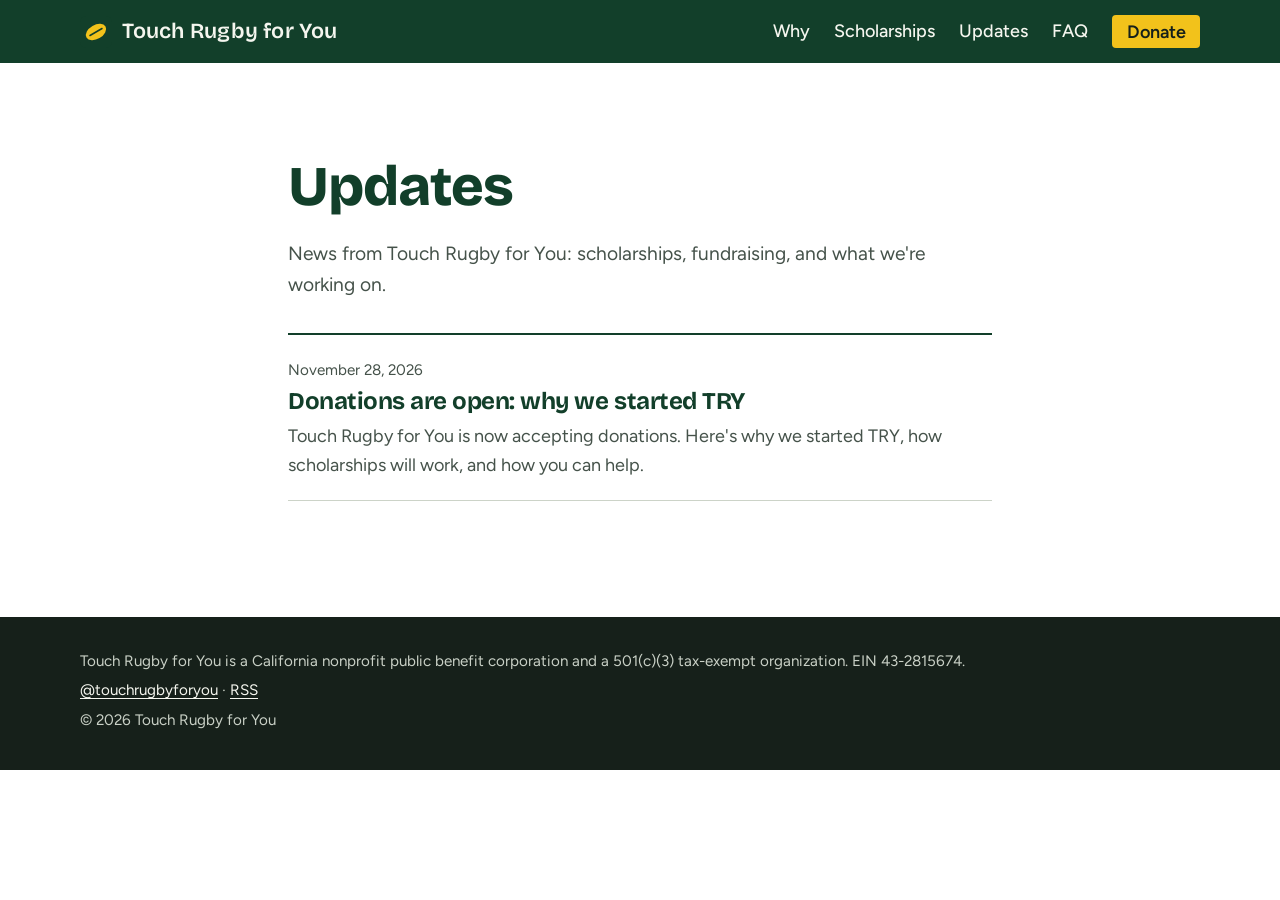
==== updates/index.html @ 711f0b97 "Add Updates section with first post (draft, pending approval) Static updates pages built from Markdo" ====
<!doctype html>
<html lang="en">
<head>
  <meta charset="utf-8">
  <meta name="viewport" content="width=device-width, initial-scale=1">
  <title>Updates | Touch Rugby for You</title>
  <meta name="description" content="News from Touch Rugby for You: scholarships, fundraising, and what we&#x27;re working on.">
  <link rel="canonical" href="https://touchrugbyforyou.org/updates/">
  <link rel="icon" href="/favicon.svg" type="image/svg+xml">
  <link rel="apple-touch-icon" href="/apple-touch-icon.png">
  <meta name="theme-color" content="#123F2A">
  <meta property="og:type" content="website">
  <meta property="og:site_name" content="Touch Rugby for You">
  <meta property="og:title" content="Updates | Touch Rugby for You">
  <meta property="og:description" content="News from Touch Rugby for You: scholarships, fundraising, and what we&#x27;re working on.">
  <meta property="og:url" content="https://touchrugbyforyou.org/updates/">
  <meta property="og:image" content="https://touchrugbyforyou.org/og-image.png">
  <meta name="twitter:card" content="summary_large_image">
  <link rel="alternate" type="application/rss+xml" title="TRY updates" href="/feed.xml">
  <link rel="preload" href="/fonts/bricolage-grotesque.woff2" as="font" type="font/woff2" crossorigin>
  <link rel="preload" href="/fonts/figtree.woff2" as="font" type="font/woff2" crossorigin>
  <link rel="stylesheet" href="/styles.css?v=20261128a">
</head>
<body>
  <a class="skip" href="#main">Skip to content</a>
  <header class="site-header">
    <div class="wrap header-inner">
      <a class="brand" href="/" aria-label="Touch Rugby for You, home">
        <img src="/favicon.svg" alt="" width="32" height="32">
        <span>Touch Rugby for You</span>
      </a>
      <nav aria-label="Main">
        <ul>
          <li><a href="/#why">Why</a></li>
          <li><a href="/#scholarships">Scholarships</a></li>
          <li><a href="/updates/">Updates</a></li>
          <li><a href="/#faq">FAQ</a></li>
          <li><a class="nav-donate" href="https://givebutter.com/touch-rugby-for-you" rel="noopener" data-goatcounter-click="donate-nav-updates" data-goatcounter-title="Clicked Donate (updates nav)">Donate</a></li>
        </ul>
      </nav>
    </div>
  </header>
  <main id="main">
    <section class="band post">
      <div class="wrap post-wrap">
        <h1>Updates</h1>
        <p class="lede-dark">News from Touch Rugby for You: scholarships, fundraising, and what we're working on.</p>
        <ul class="post-list">
          <li>
            <time datetime="2026-11-28">November 28, 2026</time>
            <h2><a href="/updates/donations-are-open/">Donations are open: why we started TRY</a></h2>
            <p>Touch Rugby for You is now accepting donations. Here&#x27;s why we started TRY, how scholarships will work, and how you can help.</p>
          </li>
        </ul>
      </div>
    </section>
  </main>
  <footer class="site-footer">
    <div class="wrap">
      <p>Touch Rugby for You is a California nonprofit public benefit corporation and a 501(c)(3) tax-exempt organization. EIN 43-2815674.</p>
      <p><a class="footer-link" href="https://www.instagram.com/touchrugbyforyou/" rel="noopener">@touchrugbyforyou</a> &middot; <a class="footer-link" href="/feed.xml">RSS</a></p>
      <p>&copy; 2026 Touch Rugby for You</p>
    </div>
  </footer>
  <script data-goatcounter="https://touchrugbyforyou.goatcounter.com/count" async src="https://gc.zgo.at/count.js"></script>
</body>
</html>
---- styles.css ----
/* Fonts (self-hosted, both under the SIL Open Font License; see fonts/) */
@font-face {
  font-family: "Bricolage Grotesque";
  src: url("fonts/bricolage-grotesque.woff2") format("woff2");
  font-weight: 200 800;
  font-stretch: 75% 100%;
  font-display: swap;
}
@font-face {
  font-family: "Figtree";
  src: url("fonts/figtree.woff2") format("woff2");
  font-weight: 300 900;
  font-display: swap;
}

:root {
  --pitch: #123F2A;
  --turf: #2C7A4B;
  --chalk: #F5F6EF;
  --bib: #F2C21B;
  --ink: #16201A;
  --muted: #45524A;
  --display: "Bricolage Grotesque", "Helvetica Neue", Arial, sans-serif;
  --body: "Figtree", "Helvetica Neue", Arial, sans-serif;
}

*, *::before, *::after { box-sizing: border-box; }

[hidden] { display: none !important; }

html { scroll-behavior: smooth; }
@media (prefers-reduced-motion: reduce) { html { scroll-behavior: auto; } }

body {
  margin: 0;
  background: #fff;
  color: var(--ink);
  font-family: var(--body);
  font-size: 1.125rem;
  line-height: 1.6;
}

img { display: block; }

a { color: var(--turf); text-underline-offset: 3px; }
a:hover { color: var(--pitch); }

:focus-visible {
  outline: 3px solid var(--bib);
  outline-offset: 3px;
  border-radius: 2px;
}

.skip {
  position: absolute;
  left: -999px;
  top: 0;
  padding: .5rem 1rem;
  background: var(--bib);
  color: var(--ink);
  z-index: 10;
}
.skip:focus { left: 1rem; top: 1rem; }

.wrap {
  width: min(1120px, 100% - 2.5rem);
  margin-inline: auto;
}

/* Header */
.site-header {
  background: var(--pitch);
  color: var(--chalk);
}
.header-inner {
  display: flex;
  align-items: center;
  justify-content: space-between;
  gap: 1rem;
  padding-block: .9rem;
  flex-wrap: wrap;
}
.brand {
  display: flex;
  align-items: center;
  gap: .6rem;
  color: var(--chalk);
  text-decoration: none;
  font-family: var(--display);
  font-weight: 600;
  font-size: 1.35rem;
  letter-spacing: .01em;
}
.site-header ul {
  display: flex;
  gap: 1.5rem;
  list-style: none;
  margin: 0;
  padding: 0;
}
.site-header nav a {
  color: var(--chalk);
  text-decoration: none;
  font-weight: 500;
}
.site-header nav a:hover { color: var(--bib); }

.site-header nav a.nav-donate {
  background: var(--bib);
  color: var(--ink);
  padding: .35rem .9rem;
  border-radius: 4px;
  font-weight: 600;
}
.site-header nav a.nav-donate:hover { background: #ffd43d; color: var(--ink); }
.site-header ul { align-items: center; }

/* Donation pop-up: our dialog, Givebutter's form inside */
.donate-dialog {
  width: min(560px, 100% - 1.5rem);
  max-height: calc(100% - 1.5rem);
  overflow: auto;
  padding: 2rem 1.5rem 1.5rem;
  border: 0;
  border-top: 8px solid var(--bib);
  border-radius: 8px;
  background: #fff;
  color: var(--ink);
}
.donate-dialog::backdrop { background: rgba(22, 32, 26, .7); }
.donate-dialog h2 {
  font-family: var(--display);
  font-weight: 800;
  letter-spacing: -.02em;
  font-size: 2.25rem;
  line-height: 1;
  color: var(--pitch);
  margin: 0 0 .5rem;
}
.donate-dialog .game-close { color: var(--pitch); }
.donate-intro { margin: 0 0 1.25rem; color: var(--muted); font-size: 1rem; }
.donate-form { min-height: 12rem; }
.donate-other { margin: 1.25rem 0 0; padding-top: 1rem; border-top: 1px solid #CCD3C8; font-size: 1rem; }
.donate-alt { margin: .5rem 0 0; font-size: .95rem; color: var(--muted); }

/* Hero: the field */
.hero {
  position: relative;
  overflow: hidden;
  background: var(--pitch);
  color: var(--chalk);
  min-height: min(70vh, 600px);
  border-bottom: 8px solid var(--bib);
  display: flex;
  align-items: center;
}
.hero-copy {
  position: relative;
  z-index: 1;
  padding-block: 5rem;
}
@media (max-width: 860px) {
  }
.hero h1 {
  font-family: var(--display);
  font-weight: 800;
  font-size: clamp(2.75rem, 7vw, 5.5rem);
  line-height: .98;
  letter-spacing: -.02em;
  max-width: 13ch;
  margin: 0 0 1.5rem;
}
.lede {
  max-width: 34rem;
  font-size: 1.25rem;
  margin: 0 0 2.25rem;
  color: #E6EADF;
}
.actions {
  display: flex;
  flex-wrap: wrap;
  gap: .9rem;
}

/* Buttons */
.btn {
  display: inline-block;
  padding: .8rem 1.4rem;
  border-radius: 4px;
  font-weight: 600;
  text-decoration: none;
  border: 2px solid transparent;
  transition: background-color .15s ease, color .15s ease;
}
.btn-primary {
  background: var(--bib);
  color: var(--ink);
}
.btn-primary:hover { background: #ffd43d; color: var(--ink); }
.btn-ghost {
  border-color: var(--chalk);
  background: transparent;
  color: var(--chalk);
}
@media (hover: hover) {
  .btn-ghost:hover { background: var(--chalk); color: var(--pitch); }
}

/* Content bands */
.band { padding-block: clamp(3.5rem, 8vw, 6rem); }
.band-chalk { background: var(--chalk); }

.band h2 {
  font-family: var(--display);
  font-weight: 800;
  letter-spacing: -.02em;
  font-size: clamp(2.25rem, 4.5vw, 3.25rem);
  line-height: 1;
  color: var(--pitch);
  margin: 0 0 1.5rem;
}

.two-col {
  display: grid;
  grid-template-columns: minmax(0, 1fr) minmax(0, 2fr);
  gap: 2rem 4rem;
  align-items: start;
}
.prose { max-width: 40rem; }
.prose p { margin: 0 0 1.1rem; }
.prose p:last-child { margin-bottom: 0; }
.prose .note { font-size: 1rem; color: var(--muted); }

/* Steps: a real sequence, so numbered */
.steps {
  list-style: none;
  counter-reset: step;
  margin: 2rem 0 0;
  padding: 0;
  display: grid;
  grid-template-columns: repeat(4, minmax(0, 1fr));
  border-top: 4px solid var(--pitch);
}
.steps li {
  counter-increment: step;
  padding: 1.5rem 1.5rem 0 0;
  position: relative;
}
.steps li::before {
  content: counter(step);
  display: block;
  font-family: var(--display);
  font-weight: 800;
  font-size: 3rem;
  line-height: 1;
  color: var(--turf);
  margin-bottom: .5rem;
}
.steps h3 {
  font-family: var(--display);
  font-weight: 600;
  font-size: 1.6rem;
  margin: 0 0 .4rem;
  color: var(--pitch);
}
.steps p { margin: 0; color: var(--muted); }

.notice {
  margin-top: 3rem;
  padding: 1.25rem 1.5rem;
  background: #fff;
  border-left: 6px solid var(--bib);
  max-width: 46rem;
}
.notice p { margin: 0; }

.game-dialog {
  width: min(760px, 100% - 1.5rem);
  max-height: calc(100% - 1.5rem);
  overflow: auto;
  padding: 2rem 1.75rem 1.75rem;
  border: 0;
  border-radius: 8px;
  background: var(--pitch);
  color: var(--chalk);
}
.game-dialog::backdrop { background: rgba(22, 32, 26, .7); }
.game-dialog h2 {
  font-family: var(--display);
  font-weight: 800;
  font-size: clamp(2rem, 4vw, 2.75rem);
  line-height: 1;
  margin: 0 0 .75rem;
}
.game-close {
  position: absolute;
  top: .5rem;
  right: .75rem;
  border: 0;
  background: none;
  color: var(--chalk);
  font-size: 2rem;
  line-height: 1;
  cursor: pointer;
  padding: .25rem .5rem;
}
.link-btn {
  border: 0;
  padding: 0;
  background: none;
  color: var(--turf);
  font: inherit;
  text-decoration: underline;
  text-underline-offset: 3px;
  cursor: pointer;
}
.link-btn:hover { color: var(--pitch); }
button.btn { font: inherit; font-weight: 600; cursor: pointer; }
.game-intro { max-width: 40rem; margin: 0 0 .75rem; color: #E6EADF; }
.game-rules {
  max-width: 40rem;
  margin: 0 0 .75rem;
  padding-left: 1.4rem;
  color: #E6EADF;
  font-size: 1rem;
}
.game-rules li { margin-bottom: .3rem; }
.game-controls { max-width: 40rem; margin: 0 0 1.25rem; font-size: 1rem; color: #E6EADF; }
.game-tally { margin: -.75rem 0 1.25rem; font-size: 1rem; font-weight: 600; color: var(--bib); }
@media (hover: none) and (pointer: coarse) {
  .game-controls, .desk-only { display: none !important; }
}
.game { max-width: 700px; }
.game-stage { position: relative; }
#try-game {
  display: block;
  width: min(100%, calc((100vh - 33rem) * 1.4));   /* keep the whole dialog on screen */
  height: auto;
  margin-inline: auto;
  border-radius: 6px;
  touch-action: none;
}
#try-game:focus { outline: none; }
.game-bar {
  display: flex;
  align-items: center;
  justify-content: space-between;
  gap: 1rem;
  flex-wrap: wrap;
  margin-top: 1rem;
}
.game-bar p { margin: 0; min-height: 1.6em; flex: 1 1 16rem; }
.game-actions { display: flex; gap: .6rem; }
.game-bar button { font: inherit; font-weight: 600; cursor: pointer; }

/* Phone controls: a joystick on the left, a pass button on the right */
.touch-controls { display: none; }
@media (hover: none) and (pointer: coarse) {
  .touch-controls {
    display: flex;
    justify-content: space-between;
    align-items: center;
    margin-top: 1rem;
    user-select: none;
    -webkit-user-select: none;
  }
}
.stick {
  position: relative;
  width: 120px;
  height: 120px;
  border-radius: 50%;
  background: rgba(245, 246, 239, .12);
  border: 2px solid rgba(245, 246, 239, .35);
  touch-action: none;
}
.stick-knob {
  position: absolute;
  left: 50%;
  top: 50%;
  width: 52px;
  height: 52px;
  margin: -26px 0 0 -26px;
  border-radius: 50%;
  background: var(--chalk);
  opacity: .85;
  pointer-events: none;
}
.pass-touch {
  width: 92px;
  height: 92px;
  border-radius: 50%;
  border: 0;
  background: var(--bib);
  color: var(--ink);
  font: 600 1.15rem var(--body);
  touch-action: none;
}
.pass-touch:active { background: #ffd43d; }

/* Full screen: the game fills the screen, controls float in the space beside the pitch */
.game-dialog.is-full {
  width: 100vw;
  height: 100vh;
  height: 100dvh;
  max-width: none;
  max-height: none;
  margin: 0;
  padding: .75rem;
  border-radius: 0;
}
.game-dialog.is-full[open] { display: flex; flex-direction: column; }
.game-dialog.is-full h2,
.game-dialog.is-full .game-intro,
.game-dialog.is-full .game-rules,
.game-dialog.is-full .game-controls,
.game-dialog.is-full .game-tally { display: none; }
.game-dialog.is-full .game {
  max-width: none;
  flex: 1;
  min-height: 0;
  display: flex;
  flex-direction: column;
}
.game-dialog.is-full .game-stage { flex: 1; min-height: 0; }
.game-dialog.is-full #try-game { width: 100%; height: 100%; object-fit: contain; }
@media (max-height: 640px), (max-width: 600px) {
  #try-game { width: 100%; }
}
.game-dialog.is-full .game-bar { margin-top: .5rem; padding-right: 2.5rem; }
.game-dialog.is-full .touch-controls {
  position: absolute;
  left: 0;
  right: 0;
  bottom: 0;
  margin: 0;
  padding: 0 .25rem .25rem;
  align-items: flex-end;
  pointer-events: none;
}
.rotate-hint { display: none; }
@media (orientation: portrait) and (pointer: coarse) {
  .game-dialog.is-full .rotate-hint {
    display: block;
    margin: 0 0 .5rem;
    font-size: .95rem;
    color: #E6EADF;
  }
}
.game-dialog.is-full .stick,
.game-dialog.is-full .pass-touch { pointer-events: auto; opacity: .9; }

/* FAQ */
.faq { max-width: 40rem; border-top: 2px solid var(--pitch); }
.faq details { border-bottom: 1px solid #CCD3C8; }
.faq summary {
  display: flex;
  justify-content: space-between;
  align-items: center;
  gap: 1rem;
  padding: 1.1rem 0;
  font-family: var(--display);
  font-weight: 600;
  font-size: 1.25rem;
  line-height: 1.25;
  color: var(--pitch);
  cursor: pointer;
  list-style: none;
}
.faq summary::-webkit-details-marker { display: none; }
.faq summary::after {
  content: "+";
  flex: none;
  font-size: 1.6rem;
  font-weight: 400;
  color: var(--turf);
  transition: transform .15s ease;
}
.faq details[open] summary::after { transform: rotate(45deg); }
.faq details p { margin: 0 0 1.25rem; color: var(--muted); }
.faq details ul { margin: -.5rem 0 1.25rem; padding-left: 1.25rem; color: var(--muted); }
.faq details li { margin-bottom: .35rem; }
.faq details strong { color: var(--ink); }

/* Updates (blog) */
.post-list { list-style: none; margin: 0 0 1.25rem; padding: 0; border-top: 2px solid var(--pitch); max-width: 44rem; }
.post-list li { padding: 1.25rem 0; border-bottom: 1px solid #CCD3C8; }
.post-list time { font-size: .95rem; color: var(--muted); }
.post-list h2, .post-list h3 { font-family: var(--display); font-weight: 700; font-size: 1.5rem; line-height: 1.2; margin: .2rem 0 .4rem; }
.post-list h2 a, .post-list h3 a { color: var(--pitch); text-decoration: none; }
.post-list h2 a:hover, .post-list h3 a:hover { text-decoration: underline; }
.post-list p { margin: 0; color: var(--muted); }
.post-wrap { max-width: 44rem; }
.post h1 { font-family: var(--display); font-weight: 800; letter-spacing: -.02em; font-size: clamp(2.25rem, 5vw, 3.5rem); line-height: 1; color: var(--pitch); margin: 0 0 1.5rem; }
.post-meta { font-size: .95rem; color: var(--muted); margin: 0 0 .75rem; }
.lede-dark { font-size: 1.2rem; color: var(--muted); margin: 0 0 2rem; }
.post-body h2 { font-family: var(--display); font-weight: 700; font-size: 1.75rem; line-height: 1.15; color: var(--pitch); margin: 2.25rem 0 .75rem; }
.post-body p, .post-body ul { margin: 0 0 1.1rem; }
.post-body li { margin-bottom: .5rem; }
.post-cta { margin-top: 2.5rem; }
.footer-link { color: var(--chalk); }
.footer-link:hover { color: var(--bib); }

/* Footer */
.site-footer {
  background: var(--ink);
  color: #C9D0C6;
  font-size: .95rem;
  padding-block: 2rem;
}
.site-footer p { margin: 0 0 .35rem; }
.social a {
  display: inline-flex;
  align-items: center;
  gap: .5rem;
  color: var(--chalk);
  text-decoration: none;
  font-weight: 500;
  margin-block: .4rem;
}
.social a:hover { color: var(--bib); }

/* Small screens */
@media (max-width: 860px) {
  .two-col { grid-template-columns: 1fr; }
  .steps { grid-template-columns: repeat(2, minmax(0, 1fr)); row-gap: 2rem; }
}
@media (max-width: 520px) {
  body { font-size: 1.0625rem; }
  .site-header ul { gap: .5rem 1rem; font-size: .95rem; flex-wrap: wrap; }
  .steps { grid-template-columns: 1fr; }
  .hero-copy { padding-block: 3.5rem; }
}
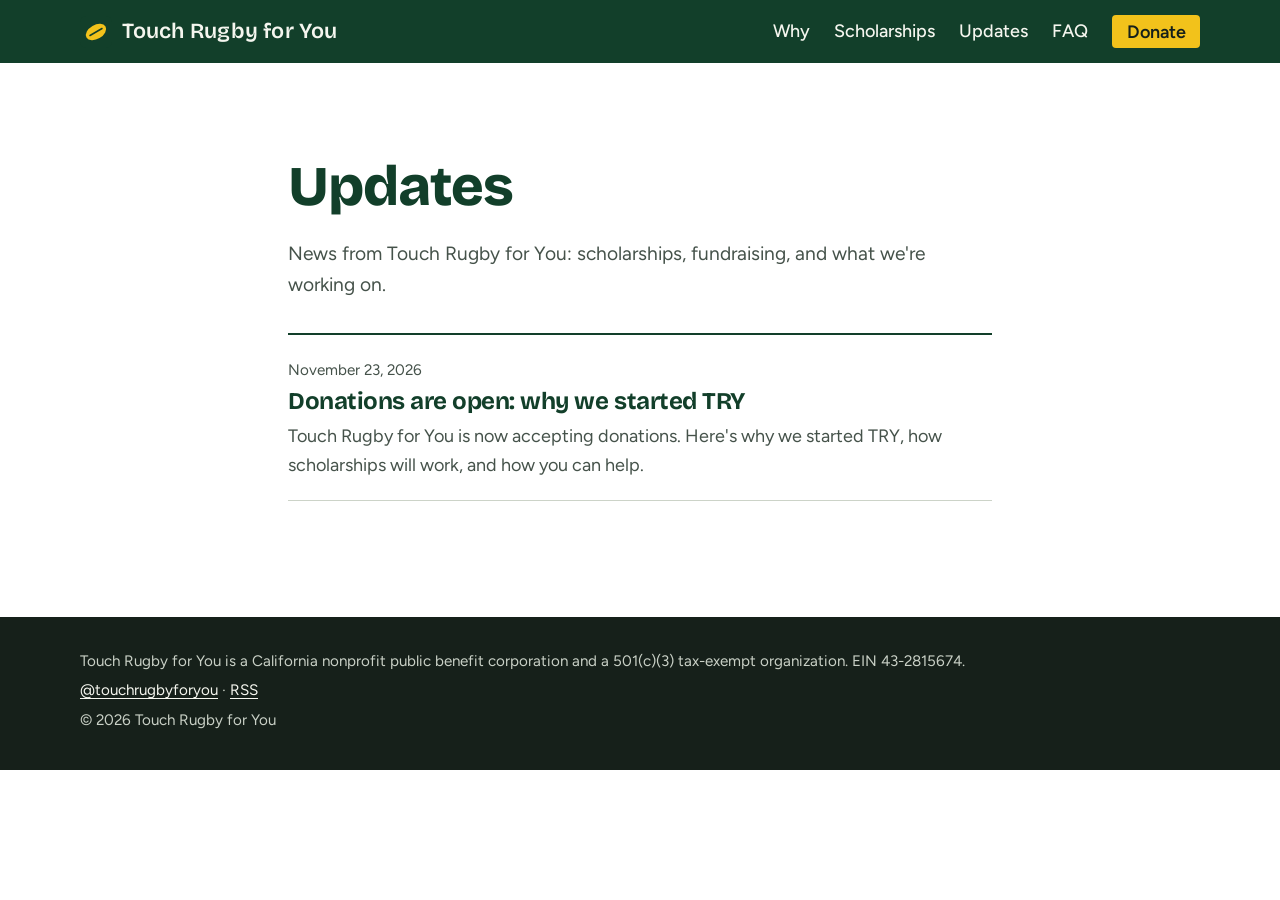
==== commit f1f66956: "Use approved text for first update post, dated Nov 23 Co-Authored-By: Claude Opus 5.5 <noreply@anthr" ====
--- a/updates/index.html
+++ b/updates/index.html
@@ -47,7 +47,7 @@
         <p class="lede-dark">News from Touch Rugby for You: scholarships, fundraising, and what we're working on.</p>
         <ul class="post-list">
           <li>
-            <time datetime="2026-11-28">November 28, 2026</time>
+            <time datetime="2026-11-23">November 23, 2026</time>
             <h2><a href="/updates/donations-are-open/">Donations are open: why we started TRY</a></h2>
             <p>Touch Rugby for You is now accepting donations. Here&#x27;s why we started TRY, how scholarships will work, and how you can help.</p>
           </li>
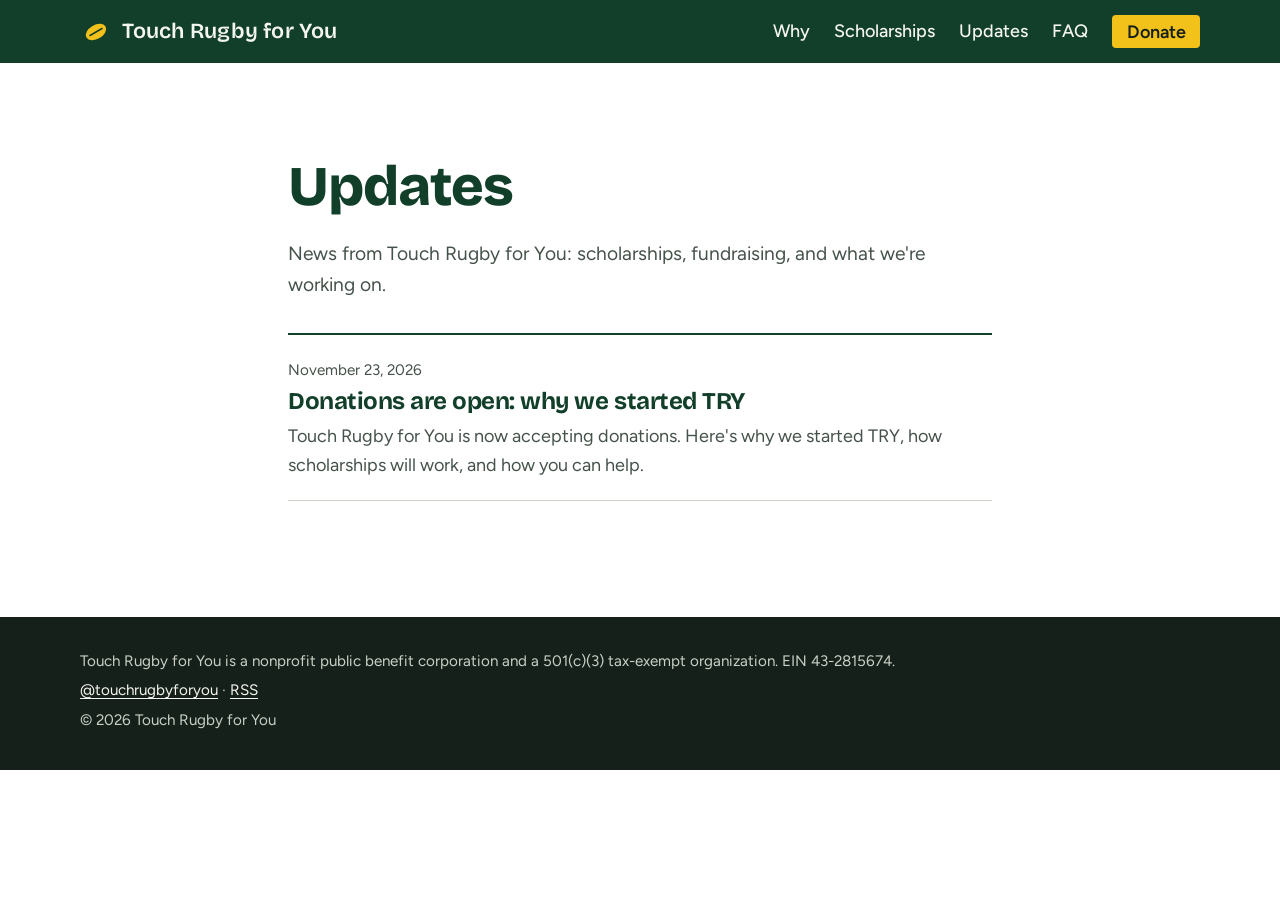
==== commit 358bd0df: "Donate links on update pages open the pop-up; drop 'California' Update pages now load the Givebutter" ====
--- a/updates/index.html
+++ b/updates/index.html
@@ -20,6 +20,7 @@
   <link rel="preload" href="/fonts/bricolage-grotesque.woff2" as="font" type="font/woff2" crossorigin>
   <link rel="preload" href="/fonts/figtree.woff2" as="font" type="font/woff2" crossorigin>
   <link rel="stylesheet" href="/styles.css?v=20261128a">
+  <script async src="https://widgets.givebutter.com/latest.umd.cjs?acct=2XNsycmCePTp1ATm&amp;p=other"></script>
 </head>
 <body>
   <a class="skip" href="#main">Skip to content</a>
@@ -35,7 +36,7 @@
           <li><a href="/#scholarships">Scholarships</a></li>
           <li><a href="/updates/">Updates</a></li>
           <li><a href="/#faq">FAQ</a></li>
-          <li><a class="nav-donate" href="https://givebutter.com/touch-rugby-for-you" rel="noopener" data-goatcounter-click="donate-nav-updates" data-goatcounter-title="Clicked Donate (updates nav)">Donate</a></li>
+          <li><a class="nav-donate" href="https://givebutter.com/touch-rugby-for-you" data-gb-donate rel="noopener" data-goatcounter-click="donate-nav-updates" data-goatcounter-title="Clicked Donate (updates nav)">Donate</a></li>
         </ul>
       </nav>
     </div>
@@ -57,11 +58,32 @@
   </main>
   <footer class="site-footer">
     <div class="wrap">
-      <p>Touch Rugby for You is a California nonprofit public benefit corporation and a 501(c)(3) tax-exempt organization. EIN 43-2815674.</p>
+      <p>Touch Rugby for You is a nonprofit public benefit corporation and a 501(c)(3) tax-exempt organization. EIN 43-2815674.</p>
       <p><a class="footer-link" href="https://www.instagram.com/touchrugbyforyou/" rel="noopener">@touchrugbyforyou</a> &middot; <a class="footer-link" href="/feed.xml">RSS</a></p>
       <p>&copy; 2026 Touch Rugby for You</p>
     </div>
   </footer>
+  <dialog id="donate-dialog" class="donate-dialog" aria-labelledby="donate-title">
+    <button type="button" class="game-close" data-close-donate aria-label="Close">&times;</button>
+    <h2 id="donate-title">Support TRY</h2>
+    <p class="donate-intro">Every gift goes into the scholarship fund. TRY is a 501(c)(3), <span style="white-space:nowrap">EIN 43-2815674</span>.</p>
+    <div class="donate-form"><givebutter-widget id="j2Oxr8"></givebutter-widget></div>
+    <p class="donate-other"><strong>Prefer to give by check or bank transfer (ACH)?</strong><br>Email <a href="mailto:contact@touchrugbyforyou.org?subject=Donating%20by%20check%20or%20ACH" data-goatcounter-click="donate-check-ach" data-goatcounter-title="Asked about check/ACH donation">contact@touchrugbyforyou.org</a> and we'll send you the details.</p>
+    <p class="donate-alt">Form not loading? <a href="https://givebutter.com/touch-rugby-for-you" rel="noopener" data-goatcounter-click="donate-dialog-link" data-goatcounter-title="Donate dialog fallback link">Donate on Givebutter</a>.</p>
+  </dialog>
+  <script>
+    // Donate buttons open the donation pop-up; without dialog support they go to the Givebutter page.
+    (function () {
+      var dlg = document.getElementById('donate-dialog');
+      if (!dlg || typeof dlg.showModal !== 'function') return;
+      document.addEventListener('click', function (e) {
+        var link = e.target.closest && e.target.closest('[data-gb-donate]');
+        if (link) { e.preventDefault(); dlg.showModal(); }
+      });
+      dlg.querySelector('[data-close-donate]').addEventListener('click', function () { dlg.close(); });
+      dlg.addEventListener('click', function (e) { if (e.target === dlg) dlg.close(); });
+    })();
+  </script>
   <script data-goatcounter="https://touchrugbyforyou.goatcounter.com/count" async src="https://gc.zgo.at/count.js"></script>
 </body>
 </html>
